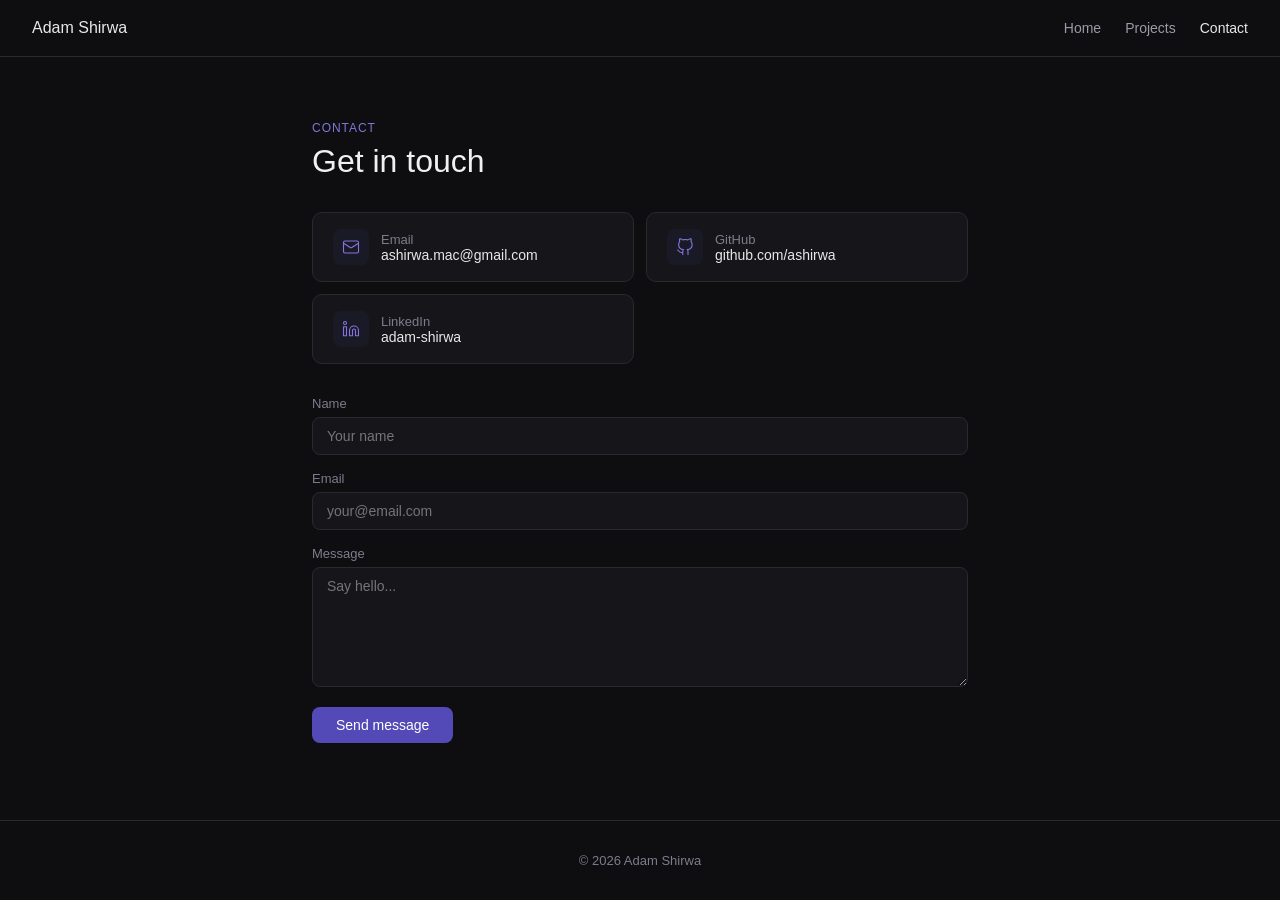
==== contact.html @ 7739e140 "Initial portfolio site" ====
<!DOCTYPE html>
<html lang="en">
<head>
  <meta charset="UTF-8">
  <meta name="viewport" content="width=device-width, initial-scale=1.0">
  <title>Contact — Adam Shirwa</title>
  <link rel="stylesheet" href="style.css">
</head>
<body>
  <nav>
    <a href="index.html" class="nav-logo">Adam Shirwa</a>
    <div class="nav-links">
      <a href="index.html">Home</a>
      <a href="projects.html">Projects</a>
      <a href="contact.html" class="active">Contact</a>
    </div>
  </nav>

  <main>
    <section>
      <p class="section-label">Contact</p>
      <h1 class="section-title" style="font-size:32px;">Get in touch</h1>

      <div class="contact-links">
        <a class="contact-link-card" href="mailto:ashirwa.mac@gmail.com">
          <div class="contact-icon">
            <svg width="18" height="18" viewBox="0 0 24 24" fill="none" stroke="#7f77dd" stroke-width="1.5" stroke-linecap="round" stroke-linejoin="round" aria-hidden="true"><rect x="2" y="4" width="20" height="16" rx="2"/><path d="m22 7-8.97 5.7a1.94 1.94 0 0 1-2.06 0L2 7"/></svg>
          </div>
          <div>
            <div class="contact-label">Email</div>
            <div class="contact-value">ashirwa.mac@gmail.com</div>
          </div>
        </a>
        <a class="contact-link-card" href="https://github.com/ashirwa" target="_blank" rel="noopener">
          <div class="contact-icon">
            <svg width="18" height="18" viewBox="0 0 24 24" fill="none" stroke="#7f77dd" stroke-width="1.5" stroke-linecap="round" stroke-linejoin="round" aria-hidden="true"><path d="M9 19c-5 1.5-5-2.5-7-3m14 6v-3.87a3.37 3.37 0 0 0-.94-2.61c3.14-.35 6.44-1.54 6.44-7A5.44 5.44 0 0 0 20 4.77 5.07 5.07 0 0 0 19.91 1S18.73.65 16 2.48a13.38 13.38 0 0 0-7 0C6.27.65 5.09 1 5.09 1A5.07 5.07 0 0 0 5 4.77a5.44 5.44 0 0 0-1.5 3.78c0 5.42 3.3 6.61 6.44 7A3.37 3.37 0 0 0 9 18.13V22"/></svg>
          </div>
          <div>
            <div class="contact-label">GitHub</div>
            <div class="contact-value">github.com/ashirwa</div>
          </div>
        </a>
        <a class="contact-link-card" href="https://www.linkedin.com/in/adam-shirwa-85202731b/" target="_blank" rel="noopener">
          <div class="contact-icon">
            <svg width="18" height="18" viewBox="0 0 24 24" fill="none" stroke="#7f77dd" stroke-width="1.5" stroke-linecap="round" stroke-linejoin="round" aria-hidden="true"><path d="M16 8a6 6 0 0 1 6 6v7h-4v-7a2 2 0 0 0-2-2 2 2 0 0 0-2 2v7h-4v-7a6 6 0 0 1 6-6z"/><rect x="2" y="9" width="4" height="12"/><circle cx="4" cy="4" r="2"/></svg>
          </div>
          <div>
            <div class="contact-label">LinkedIn</div>
            <div class="contact-value">adam-shirwa</div>
          </div>
        </a>
      </div>

      <form id="contact-form" onsubmit="handleSubmit(event)" style="margin-top:1.5rem;">
        <div class="form-group">
          <label for="cf-name">Name</label>
          <input type="text" id="cf-name" placeholder="Your name" required>
        </div>
        <div class="form-group">
          <label for="cf-email">Email</label>
          <input type="email" id="cf-email" placeholder="your@email.com" required>
        </div>
        <div class="form-group">
          <label for="cf-msg">Message</label>
          <textarea id="cf-msg" placeholder="Say hello..." required></textarea>
        </div>
        <button type="submit" class="form-submit">Send message</button>
        <p class="success-msg" id="success-msg">Message sent — I'll get back to you soon.</p>
      </form>
    </section>
  </main>

  <footer>
    <p>© 2026 Adam Shirwa</p>
  </footer>

  <script>
    function handleSubmit(e) {
      e.preventDefault();
      document.getElementById('success-msg').style.display = 'block';
      e.target.reset();
    }
  </script>
</body>
</html>
---- style.css ----
* { box-sizing: border-box; margin: 0; padding: 0; }

body {
  font-family: -apple-system, BlinkMacSystemFont, 'Segoe UI', sans-serif;
  background: #0e0e10;
  color: #e8e8ea;
  min-height: 100vh;
  display: flex;
  flex-direction: column;
}

nav {
  display: flex;
  justify-content: space-between;
  align-items: center;
  padding: 1.2rem 2rem;
  border-bottom: 0.5px solid #2a2a2e;
  position: sticky;
  top: 0;
  background: #0e0e10;
  z-index: 10;
}

.nav-logo {
  font-size: 16px;
  font-weight: 500;
  color: #e8e8ea;
  text-decoration: none;
}

.nav-links {
  display: flex;
  gap: 1.5rem;
}

.nav-links a {
  font-size: 14px;
  color: #9a9aa8;
  text-decoration: none;
  transition: color 0.2s;
}

.nav-links a:hover,
.nav-links a.active {
  color: #e8e8ea;
}

main {
  flex: 1;
  max-width: 720px;
  margin: 0 auto;
  width: 100%;
  padding: 0 2rem;
}

.hero {
  padding: 5rem 0;
}

.hero-label {
  font-size: 13px;
  color: #7c7c8e;
  letter-spacing: 0.06em;
  text-transform: uppercase;
  margin-bottom: 1rem;
}

.hero h1 {
  font-size: 42px;
  font-weight: 500;
  line-height: 1.15;
  color: #f0f0f2;
  margin-bottom: 1rem;
}

.hero h1 span {
  color: #7f77dd;
}

.hero-sub {
  font-size: 16px;
  color: #9a9aa8;
  line-height: 1.7;
  max-width: 560px;
}

.hero-btns {
  display: flex;
  gap: 12px;
  margin-top: 2rem;
}

.btn-primary {
  background: #534ab7;
  color: #fff;
  border: none;
  padding: 10px 22px;
  border-radius: 8px;
  font-size: 14px;
  cursor: pointer;
  text-decoration: none;
  display: inline-block;
  transition: background 0.2s;
}

.btn-primary:hover { background: #7f77dd; }

.btn-outline {
  background: transparent;
  color: #9a9aa8;
  border: 0.5px solid #3a3a42;
  padding: 10px 22px;
  border-radius: 8px;
  font-size: 14px;
  cursor: pointer;
  text-decoration: none;
  display: inline-block;
  transition: border-color 0.2s, color 0.2s;
}

.btn-outline:hover { border-color: #7f77dd; color: #e8e8ea; }

.divider {
  border: none;
  border-top: 0.5px solid #2a2a2e;
  margin: 0;
}

section {
  padding: 4rem 0;
}

.section-label {
  font-size: 12px;
  color: #7f77dd;
  text-transform: uppercase;
  letter-spacing: 0.08em;
  margin-bottom: 0.5rem;
}

.section-title {
  font-size: 24px;
  font-weight: 500;
  color: #f0f0f2;
  margin-bottom: 2rem;
}

.about-grid {
  display: grid;
  grid-template-columns: 60px 1fr;
  gap: 1.5rem;
  align-items: start;
}

.avatar {
  width: 60px;
  height: 60px;
  border-radius: 50%;
  background: #26215c;
  display: flex;
  align-items: center;
  justify-content: center;
  font-size: 18px;
  font-weight: 500;
  color: #afa9ec;
  flex-shrink: 0;
}

.about-text p {
  font-size: 16px;
  color: #9a9aa8;
  line-height: 1.7;
}

.about-text p + p { margin-top: 1rem; }

.badges { margin-top: 1rem; }

.badge {
  display: inline-block;
  font-size: 12px;
  background: #1a1a26;
  color: #afa9ec;
  border: 0.5px solid #3c3489;
  padding: 4px 10px;
  border-radius: 6px;
  margin: 0.25rem 0.25rem 0 0;
}

.project-card {
  background: #16161a;
  border: 0.5px solid #2a2a2e;
  border-radius: 12px;
  padding: 1.5rem;
  margin-bottom: 1rem;
  transition: border-color 0.2s;
}

.project-card:hover { border-color: #534ab7; }

.project-header {
  display: flex;
  justify-content: space-between;
  align-items: flex-start;
  margin-bottom: 0.75rem;
}

.project-name {
  font-size: 17px;
  font-weight: 500;
  color: #f0f0f2;
}

.project-tag {
  font-size: 11px;
  background: #1a1a26;
  color: #7f77dd;
  border: 0.5px solid #3c3489;
  padding: 3px 8px;
  border-radius: 4px;
  white-space: nowrap;
}

.project-desc {
  font-size: 14px;
  color: #9a9aa8;
  line-height: 1.6;
}

.project-placeholder {
  opacity: 0.45;
  border-style: dashed;
}

.contact-links {
  display: grid;
  grid-template-columns: 1fr 1fr;
  gap: 12px;
  margin-bottom: 2rem;
}

.contact-link-card {
  background: #16161a;
  border: 0.5px solid #2a2a2e;
  border-radius: 10px;
  padding: 1rem 1.25rem;
  display: flex;
  align-items: center;
  gap: 12px;
  text-decoration: none;
  transition: border-color 0.2s;
}

.contact-link-card:hover { border-color: #534ab7; }

.contact-icon {
  width: 36px;
  height: 36px;
  border-radius: 8px;
  background: #1a1a26;
  display: flex;
  align-items: center;
  justify-content: center;
  font-size: 18px;
  flex-shrink: 0;
}

.contact-label { font-size: 13px; color: #7c7c8e; }
.contact-value { font-size: 14px; color: #e8e8ea; font-weight: 500; }

.form-group { margin-bottom: 1rem; }

.form-group label {
  display: block;
  font-size: 13px;
  color: #7c7c8e;
  margin-bottom: 6px;
}

.form-group input,
.form-group textarea {
  width: 100%;
  background: #16161a;
  border: 0.5px solid #2a2a2e;
  border-radius: 8px;
  padding: 10px 14px;
  font-size: 14px;
  color: #e8e8ea;
  font-family: inherit;
  outline: none;
  transition: border-color 0.2s;
}

.form-group input:focus,
.form-group textarea:focus { border-color: #534ab7; }

.form-group textarea { resize: vertical; min-height: 120px; }

.form-submit {
  background: #534ab7;
  color: #fff;
  border: none;
  padding: 10px 24px;
  border-radius: 8px;
  font-size: 14px;
  cursor: pointer;
  font-family: inherit;
  transition: background 0.2s;
}

.form-submit:hover { background: #7f77dd; }

.success-msg {
  display: none;
  font-size: 14px;
  color: #5dcaa5;
  margin-top: 0.75rem;
}

footer {
  border-top: 0.5px solid #2a2a2e;
  text-align: center;
  padding: 2rem;
  font-size: 13px;
  color: #7c7c8e;
}

@media (max-width: 600px) {
  .hero h1 { font-size: 28px; }
  .contact-links { grid-template-columns: 1fr; }
  .about-grid { grid-template-columns: 1fr; }
}
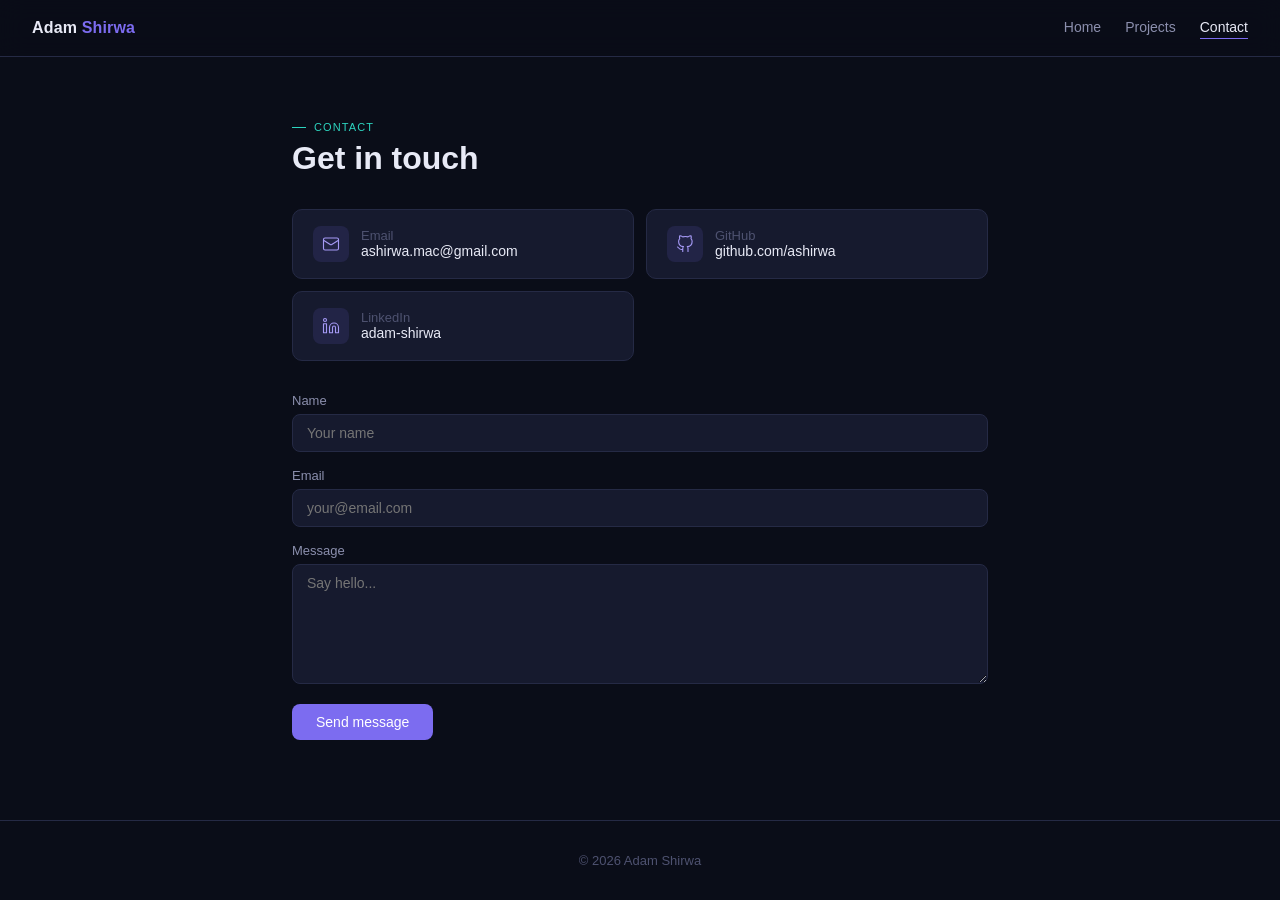
==== commit 1c5ec463: "Redesign site with color theme, animations, skills, timeline, and favicon" ====
--- a/contact.html
+++ b/contact.html
@@ -5,10 +5,11 @@
   <meta name="viewport" content="width=device-width, initial-scale=1.0">
   <title>Contact — Adam Shirwa</title>
   <link rel="stylesheet" href="style.css">
+  <link rel="icon" type="image/svg+xml" href="favicon.svg">
 </head>
 <body>
   <nav>
-    <a href="index.html" class="nav-logo">Adam Shirwa</a>
+    <a href="index.html" class="nav-logo">Adam <span>Shirwa</span></a>
     <div class="nav-links">
       <a href="index.html">Home</a>
       <a href="projects.html">Projects</a>
@@ -22,27 +23,27 @@
       <h1 class="section-title" style="font-size:32px;">Get in touch</h1>
 
       <div class="contact-links">
-        <a class="contact-link-card" href="mailto:ashirwa.mac@gmail.com">
+        <a class="contact-link-card fade-in" href="mailto:ashirwa.mac@gmail.com">
           <div class="contact-icon">
-            <svg width="18" height="18" viewBox="0 0 24 24" fill="none" stroke="#7f77dd" stroke-width="1.5" stroke-linecap="round" stroke-linejoin="round" aria-hidden="true"><rect x="2" y="4" width="20" height="16" rx="2"/><path d="m22 7-8.97 5.7a1.94 1.94 0 0 1-2.06 0L2 7"/></svg>
+            <svg width="18" height="18" viewBox="0 0 24 24" fill="none" stroke="var(--accent-light)" stroke-width="1.5" stroke-linecap="round" stroke-linejoin="round" aria-hidden="true"><rect x="2" y="4" width="20" height="16" rx="2"/><path d="m22 7-8.97 5.7a1.94 1.94 0 0 1-2.06 0L2 7"/></svg>
           </div>
           <div>
             <div class="contact-label">Email</div>
             <div class="contact-value">ashirwa.mac@gmail.com</div>
           </div>
         </a>
-        <a class="contact-link-card" href="https://github.com/ashirwa" target="_blank" rel="noopener">
+        <a class="contact-link-card fade-in" href="https://github.com/ashirwa" target="_blank" rel="noopener">
           <div class="contact-icon">
-            <svg width="18" height="18" viewBox="0 0 24 24" fill="none" stroke="#7f77dd" stroke-width="1.5" stroke-linecap="round" stroke-linejoin="round" aria-hidden="true"><path d="M9 19c-5 1.5-5-2.5-7-3m14 6v-3.87a3.37 3.37 0 0 0-.94-2.61c3.14-.35 6.44-1.54 6.44-7A5.44 5.44 0 0 0 20 4.77 5.07 5.07 0 0 0 19.91 1S18.73.65 16 2.48a13.38 13.38 0 0 0-7 0C6.27.65 5.09 1 5.09 1A5.07 5.07 0 0 0 5 4.77a5.44 5.44 0 0 0-1.5 3.78c0 5.42 3.3 6.61 6.44 7A3.37 3.37 0 0 0 9 18.13V22"/></svg>
+            <svg width="18" height="18" viewBox="0 0 24 24" fill="none" stroke="var(--accent-light)" stroke-width="1.5" stroke-linecap="round" stroke-linejoin="round" aria-hidden="true"><path d="M9 19c-5 1.5-5-2.5-7-3m14 6v-3.87a3.37 3.37 0 0 0-.94-2.61c3.14-.35 6.44-1.54 6.44-7A5.44 5.44 0 0 0 20 4.77 5.07 5.07 0 0 0 19.91 1S18.73.65 16 2.48a13.38 13.38 0 0 0-7 0C6.27.65 5.09 1 5.09 1A5.07 5.07 0 0 0 5 4.77a5.44 5.44 0 0 0-1.5 3.78c0 5.42 3.3 6.61 6.44 7A3.37 3.37 0 0 0 9 18.13V22"/></svg>
           </div>
           <div>
             <div class="contact-label">GitHub</div>
             <div class="contact-value">github.com/ashirwa</div>
           </div>
         </a>
-        <a class="contact-link-card" href="https://www.linkedin.com/in/adam-shirwa-85202731b/" target="_blank" rel="noopener">
+        <a class="contact-link-card fade-in" href="https://www.linkedin.com/in/adam-shirwa-85202731b/" target="_blank" rel="noopener">
           <div class="contact-icon">
-            <svg width="18" height="18" viewBox="0 0 24 24" fill="none" stroke="#7f77dd" stroke-width="1.5" stroke-linecap="round" stroke-linejoin="round" aria-hidden="true"><path d="M16 8a6 6 0 0 1 6 6v7h-4v-7a2 2 0 0 0-2-2 2 2 0 0 0-2 2v7h-4v-7a6 6 0 0 1 6-6z"/><rect x="2" y="9" width="4" height="12"/><circle cx="4" cy="4" r="2"/></svg>
+            <svg width="18" height="18" viewBox="0 0 24 24" fill="none" stroke="var(--accent-light)" stroke-width="1.5" stroke-linecap="round" stroke-linejoin="round" aria-hidden="true"><path d="M16 8a6 6 0 0 1 6 6v7h-4v-7a2 2 0 0 0-2-2 2 2 0 0 0-2 2v7h-4v-7a6 6 0 0 1 6-6z"/><rect x="2" y="9" width="4" height="12"/><circle cx="4" cy="4" r="2"/></svg>
           </div>
           <div>
             <div class="contact-label">LinkedIn</div>
@@ -51,7 +52,7 @@
         </a>
       </div>
 
-      <form id="contact-form" onsubmit="handleSubmit(event)" style="margin-top:1.5rem;">
+      <form id="contact-form" onsubmit="handleSubmit(event)" class="fade-in" style="margin-top:1.5rem;">
         <div class="form-group">
           <label for="cf-name">Name</label>
           <input type="text" id="cf-name" placeholder="Your name" required>
@@ -80,6 +81,11 @@
       document.getElementById('success-msg').style.display = 'block';
       e.target.reset();
     }
+
+    const observer = new IntersectionObserver(entries => {
+      entries.forEach(e => { if (e.isIntersecting) { e.target.classList.add('visible'); observer.unobserve(e.target); } });
+    }, { threshold: 0.1 });
+    document.querySelectorAll('.fade-in').forEach(el => observer.observe(el));
   </script>
 </body>
 </html>
--- a/style.css
+++ b/style.css
@@ -1,9 +1,25 @@
+:root {
+  --bg: #0a0d18;
+  --surface: #111425;
+  --card: #161a2e;
+  --border: #252a45;
+  --border-hover: #4a4f7a;
+  --accent: #7c6cf0;
+  --accent-light: #a599f5;
+  --teal: #2dd4bf;
+  --text-primary: #e8eaf6;
+  --text-secondary: #8b8fad;
+  --text-muted: #4e5270;
+}
+
 * { box-sizing: border-box; margin: 0; padding: 0; }
+
+html { scroll-behavior: smooth; }
 
 body {
   font-family: -apple-system, BlinkMacSystemFont, 'Segoe UI', sans-serif;
-  background: #0e0e10;
-  color: #e8e8ea;
+  background: var(--bg);
+  color: var(--text-primary);
   min-height: 100vh;
   display: flex;
   flex-direction: column;
@@ -14,74 +30,122 @@
   justify-content: space-between;
   align-items: center;
   padding: 1.2rem 2rem;
-  border-bottom: 0.5px solid #2a2a2e;
+  border-bottom: 0.5px solid var(--border);
   position: sticky;
   top: 0;
-  background: #0e0e10;
+  background: rgba(10, 13, 24, 0.92);
+  backdrop-filter: blur(12px);
   z-index: 10;
 }
 
 .nav-logo {
   font-size: 16px;
-  font-weight: 500;
-  color: #e8e8ea;
+  font-weight: 600;
+  color: var(--text-primary);
   text-decoration: none;
-}
-
-.nav-links {
-  display: flex;
-  gap: 1.5rem;
-}
+  letter-spacing: 0.01em;
+}
+
+.nav-logo span { color: var(--accent); }
+
+.nav-links { display: flex; gap: 1.5rem; }
 
 .nav-links a {
   font-size: 14px;
-  color: #9a9aa8;
+  color: var(--text-secondary);
   text-decoration: none;
   transition: color 0.2s;
-}
-
-.nav-links a:hover,
-.nav-links a.active {
-  color: #e8e8ea;
-}
+  position: relative;
+  padding-bottom: 2px;
+}
+
+.nav-links a::after {
+  content: '';
+  position: absolute;
+  bottom: -2px;
+  left: 0;
+  width: 0;
+  height: 1.5px;
+  background: var(--accent);
+  transition: width 0.2s;
+}
+
+.nav-links a:hover { color: var(--text-primary); }
+.nav-links a:hover::after,
+.nav-links a.active::after { width: 100%; }
+.nav-links a.active { color: var(--text-primary); }
 
 main {
   flex: 1;
-  max-width: 720px;
+  max-width: 760px;
   margin: 0 auto;
   width: 100%;
   padding: 0 2rem;
 }
 
 .hero {
-  padding: 5rem 0;
-}
+  padding: 5rem 0 4rem;
+  display: grid;
+  grid-template-columns: 1fr auto;
+  gap: 2.5rem;
+  align-items: center;
+}
+
+.hero-content { min-width: 0; }
 
 .hero-label {
-  font-size: 13px;
-  color: #7c7c8e;
-  letter-spacing: 0.06em;
+  font-size: 12px;
+  color: var(--teal);
+  letter-spacing: 0.1em;
   text-transform: uppercase;
   margin-bottom: 1rem;
+  display: flex;
+  align-items: center;
+  gap: 8px;
+}
+
+.hero-label::before {
+  content: '';
+  display: inline-block;
+  width: 20px;
+  height: 1.5px;
+  background: var(--teal);
 }
 
 .hero h1 {
-  font-size: 42px;
-  font-weight: 500;
+  font-size: 40px;
+  font-weight: 600;
   line-height: 1.15;
-  color: #f0f0f2;
-  margin-bottom: 1rem;
-}
-
-.hero h1 span {
-  color: #7f77dd;
-}
+  color: var(--text-primary);
+  margin-bottom: 0.5rem;
+}
+
+.hero h1 .name { color: var(--accent-light); }
+
+.hero-role {
+  font-size: 18px;
+  font-weight: 400;
+  color: var(--teal);
+  min-height: 28px;
+  margin-bottom: 1.25rem;
+}
+
+.cursor {
+  display: inline-block;
+  width: 2px;
+  height: 1.1em;
+  background: var(--teal);
+  vertical-align: text-bottom;
+  animation: blink 0.9s step-end infinite;
+}
+
+@keyframes blink { 0%,100% { opacity: 1; } 50% { opacity: 0; } }
 
 .hero-sub {
-  font-size: 16px;
-  color: #9a9aa8;
-  line-height: 1.7;
-  max-width: 560px;
+  font-size: 15px;
+  color: var(--text-secondary);
+  line-height: 1.75;
+  max-width: 500px;
 }
 
 .hero-btns {
@@ -90,8 +154,32 @@
   margin-top: 2rem;
 }
 
+.hero-photo {
+  width: 150px;
+  height: 150px;
+  border-radius: 50%;
+  object-fit: cover;
+  border: 2px solid var(--accent);
+  flex-shrink: 0;
+}
+
+.hero-photo-placeholder {
+  width: 150px;
+  height: 150px;
+  border-radius: 50%;
+  background: var(--card);
+  border: 2px solid var(--accent);
+  display: flex;
+  align-items: center;
+  justify-content: center;
+  font-size: 36px;
+  font-weight: 600;
+  color: var(--accent-light);
+  flex-shrink: 0;
+}
+
 .btn-primary {
-  background: #534ab7;
+  background: var(--accent);
   color: #fff;
   border: none;
   padding: 10px 22px;
@@ -100,103 +188,180 @@
   cursor: pointer;
   text-decoration: none;
   display: inline-block;
-  transition: background 0.2s;
-}
-
-.btn-primary:hover { background: #7f77dd; }
+  transition: background 0.2s, transform 0.15s;
+}
+
+.btn-primary:hover { background: var(--accent-light); transform: translateY(-1px); }
 
 .btn-outline {
   background: transparent;
-  color: #9a9aa8;
-  border: 0.5px solid #3a3a42;
+  color: var(--text-secondary);
+  border: 0.5px solid var(--border-hover);
   padding: 10px 22px;
   border-radius: 8px;
   font-size: 14px;
   cursor: pointer;
   text-decoration: none;
   display: inline-block;
-  transition: border-color 0.2s, color 0.2s;
-}
-
-.btn-outline:hover { border-color: #7f77dd; color: #e8e8ea; }
+  transition: border-color 0.2s, color 0.2s, transform 0.15s;
+}
+
+.btn-outline:hover { border-color: var(--accent); color: var(--text-primary); transform: translateY(-1px); }
 
 .divider {
   border: none;
-  border-top: 0.5px solid #2a2a2e;
+  border-top: 0.5px solid var(--border);
   margin: 0;
 }
 
-section {
-  padding: 4rem 0;
-}
+section { padding: 4rem 0; }
 
 .section-label {
-  font-size: 12px;
-  color: #7f77dd;
+  font-size: 11px;
+  color: var(--teal);
   text-transform: uppercase;
-  letter-spacing: 0.08em;
-  margin-bottom: 0.5rem;
+  letter-spacing: 0.1em;
+  margin-bottom: 0.4rem;
+  display: flex;
+  align-items: center;
+  gap: 8px;
+}
+
+.section-label::before {
+  content: '';
+  display: inline-block;
+  width: 14px;
+  height: 1.5px;
+  background: var(--teal);
 }
 
 .section-title {
-  font-size: 24px;
-  font-weight: 500;
-  color: #f0f0f2;
+  font-size: 26px;
+  font-weight: 600;
+  color: var(--text-primary);
   margin-bottom: 2rem;
 }
 
-.about-grid {
-  display: grid;
-  grid-template-columns: 60px 1fr;
-  gap: 1.5rem;
-  align-items: start;
-}
-
-.avatar {
-  width: 60px;
-  height: 60px;
-  border-radius: 50%;
-  background: #26215c;
-  display: flex;
-  align-items: center;
-  justify-content: center;
-  font-size: 18px;
-  font-weight: 500;
-  color: #afa9ec;
-  flex-shrink: 0;
-}
-
 .about-text p {
-  font-size: 16px;
-  color: #9a9aa8;
-  line-height: 1.7;
+  font-size: 15px;
+  color: var(--text-secondary);
+  line-height: 1.8;
 }
 
 .about-text p + p { margin-top: 1rem; }
 
-.badges { margin-top: 1rem; }
+.badges { margin-top: 1.25rem; }
 
 .badge {
   display: inline-block;
   font-size: 12px;
-  background: #1a1a26;
-  color: #afa9ec;
-  border: 0.5px solid #3c3489;
+  background: rgba(124, 108, 240, 0.12);
+  color: var(--accent-light);
+  border: 0.5px solid rgba(124, 108, 240, 0.35);
   padding: 4px 10px;
   border-radius: 6px;
   margin: 0.25rem 0.25rem 0 0;
 }
 
+.skills-grid {
+  display: grid;
+  grid-template-columns: repeat(auto-fill, minmax(140px, 1fr));
+  gap: 10px;
+  margin-top: 0;
+}
+
+.skill-card {
+  background: var(--card);
+  border: 0.5px solid var(--border);
+  border-radius: 10px;
+  padding: 0.9rem 1rem;
+  display: flex;
+  align-items: center;
+  gap: 10px;
+  transition: border-color 0.2s, transform 0.2s;
+}
+
+.skill-card:hover { border-color: var(--accent); transform: translateY(-2px); }
+
+.skill-dot {
+  width: 8px;
+  height: 8px;
+  border-radius: 50%;
+  flex-shrink: 0;
+}
+
+.skill-dot.purple { background: var(--accent); }
+.skill-dot.teal { background: var(--teal); }
+.skill-dot.blue { background: #60a5fa; }
+.skill-dot.amber { background: #fbbf24; }
+
+.skill-name { font-size: 13px; color: var(--text-primary); font-weight: 500; }
+
+.timeline { position: relative; padding-left: 1.5rem; }
+
+.timeline::before {
+  content: '';
+  position: absolute;
+  left: 0;
+  top: 6px;
+  bottom: 6px;
+  width: 1.5px;
+  background: var(--border);
+}
+
+.timeline-item {
+  position: relative;
+  padding-bottom: 2rem;
+}
+
+.timeline-item:last-child { padding-bottom: 0; }
+
+.timeline-item::before {
+  content: '';
+  position: absolute;
+  left: -1.5rem;
+  top: 6px;
+  width: 9px;
+  height: 9px;
+  border-radius: 50%;
+  background: var(--accent);
+  border: 2px solid var(--bg);
+  transform: translateX(-4px);
+}
+
+.timeline-date {
+  font-size: 12px;
+  color: var(--teal);
+  letter-spacing: 0.04em;
+  margin-bottom: 0.2rem;
+}
+
+.timeline-title {
+  font-size: 15px;
+  font-weight: 600;
+  color: var(--text-primary);
+  margin-bottom: 0.15rem;
+}
+
+.timeline-sub {
+  font-size: 13px;
+  color: var(--text-secondary);
+}
+
 .project-card {
-  background: #16161a;
-  border: 0.5px solid #2a2a2e;
+  background: var(--card);
+  border: 0.5px solid var(--border);
   border-radius: 12px;
   padding: 1.5rem;
   margin-bottom: 1rem;
-  transition: border-color 0.2s;
-}
-
-.project-card:hover { border-color: #534ab7; }
+  transition: border-color 0.25s, box-shadow 0.25s, transform 0.2s;
+}
+
+.project-card:hover {
+  border-color: var(--accent);
+  box-shadow: 0 0 24px rgba(124, 108, 240, 0.12);
+  transform: translateY(-2px);
+}
 
 .project-header {
   display: flex;
@@ -207,15 +372,15 @@
 
 .project-name {
   font-size: 17px;
-  font-weight: 500;
-  color: #f0f0f2;
+  font-weight: 600;
+  color: var(--text-primary);
 }
 
 .project-tag {
   font-size: 11px;
-  background: #1a1a26;
-  color: #7f77dd;
-  border: 0.5px solid #3c3489;
+  background: rgba(45, 212, 191, 0.1);
+  color: var(--teal);
+  border: 0.5px solid rgba(45, 212, 191, 0.3);
   padding: 3px 8px;
   border-radius: 4px;
   white-space: nowrap;
@@ -223,14 +388,40 @@
 
 .project-desc {
   font-size: 14px;
-  color: #9a9aa8;
+  color: var(--text-secondary);
+  line-height: 1.65;
+}
+
+.project-placeholder { opacity: 0.4; border-style: dashed; }
+.project-placeholder:hover { transform: none; box-shadow: none; border-color: var(--border); }
+
+.project-bullets {
+  margin: 0.75rem 0 0 1.1rem;
+  display: flex;
+  flex-direction: column;
+  gap: 0.4rem;
+}
+
+.project-bullets li {
+  font-size: 14px;
+  color: var(--text-secondary);
   line-height: 1.6;
 }
 
-.project-placeholder {
-  opacity: 0.45;
-  border-style: dashed;
-}
+.project-tools { margin-top: 1rem; }
+
+.project-link {
+  display: inline-flex;
+  align-items: center;
+  gap: 6px;
+  margin-top: 1rem;
+  font-size: 13px;
+  color: var(--accent-light);
+  text-decoration: none;
+  transition: color 0.2s;
+}
+
+.project-link:hover { color: var(--teal); }
 
 .contact-links {
   display: grid;
@@ -240,24 +431,27 @@
 }
 
 .contact-link-card {
-  background: #16161a;
-  border: 0.5px solid #2a2a2e;
+  background: var(--card);
+  border: 0.5px solid var(--border);
   border-radius: 10px;
   padding: 1rem 1.25rem;
   display: flex;
   align-items: center;
   gap: 12px;
   text-decoration: none;
-  transition: border-color 0.2s;
-}
-
-.contact-link-card:hover { border-color: #534ab7; }
+  transition: border-color 0.2s, box-shadow 0.2s;
+}
+
+.contact-link-card:hover {
+  border-color: var(--accent);
+  box-shadow: 0 0 16px rgba(124, 108, 240, 0.1);
+}
 
 .contact-icon {
   width: 36px;
   height: 36px;
   border-radius: 8px;
-  background: #1a1a26;
+  background: rgba(124, 108, 240, 0.12);
   display: flex;
   align-items: center;
   justify-content: center;
@@ -265,39 +459,39 @@
   flex-shrink: 0;
 }
 
-.contact-label { font-size: 13px; color: #7c7c8e; }
-.contact-value { font-size: 14px; color: #e8e8ea; font-weight: 500; }
+.contact-label { font-size: 13px; color: var(--text-muted); }
+.contact-value { font-size: 14px; color: var(--text-primary); font-weight: 500; }
 
 .form-group { margin-bottom: 1rem; }
 
 .form-group label {
   display: block;
   font-size: 13px;
-  color: #7c7c8e;
+  color: var(--text-secondary);
   margin-bottom: 6px;
 }
 
 .form-group input,
 .form-group textarea {
   width: 100%;
-  background: #16161a;
-  border: 0.5px solid #2a2a2e;
+  background: var(--card);
+  border: 0.5px solid var(--border);
   border-radius: 8px;
   padding: 10px 14px;
   font-size: 14px;
-  color: #e8e8ea;
+  color: var(--text-primary);
   font-family: inherit;
   outline: none;
   transition: border-color 0.2s;
 }
 
 .form-group input:focus,
-.form-group textarea:focus { border-color: #534ab7; }
+.form-group textarea:focus { border-color: var(--accent); }
 
 .form-group textarea { resize: vertical; min-height: 120px; }
 
 .form-submit {
-  background: #534ab7;
+  background: var(--accent);
   color: #fff;
   border: none;
   padding: 10px 24px;
@@ -308,25 +502,38 @@
   transition: background 0.2s;
 }
 
-.form-submit:hover { background: #7f77dd; }
+.form-submit:hover { background: var(--accent-light); }
 
 .success-msg {
   display: none;
   font-size: 14px;
-  color: #5dcaa5;
+  color: var(--teal);
   margin-top: 0.75rem;
 }
 
 footer {
-  border-top: 0.5px solid #2a2a2e;
+  border-top: 0.5px solid var(--border);
   text-align: center;
   padding: 2rem;
   font-size: 13px;
-  color: #7c7c8e;
+  color: var(--text-muted);
+}
+
+.fade-in {
+  opacity: 0;
+  transform: translateY(22px);
+  transition: opacity 0.55s ease, transform 0.55s ease;
+}
+
+.fade-in.visible {
+  opacity: 1;
+  transform: translateY(0);
 }
 
 @media (max-width: 600px) {
+  .hero { grid-template-columns: 1fr; }
+  .hero-photo, .hero-photo-placeholder { width: 100px; height: 100px; font-size: 26px; justify-self: start; order: -1; }
   .hero h1 { font-size: 28px; }
   .contact-links { grid-template-columns: 1fr; }
-  .about-grid { grid-template-columns: 1fr; }
-}
+  .skills-grid { grid-template-columns: repeat(auto-fill, minmax(120px, 1fr)); }
+}
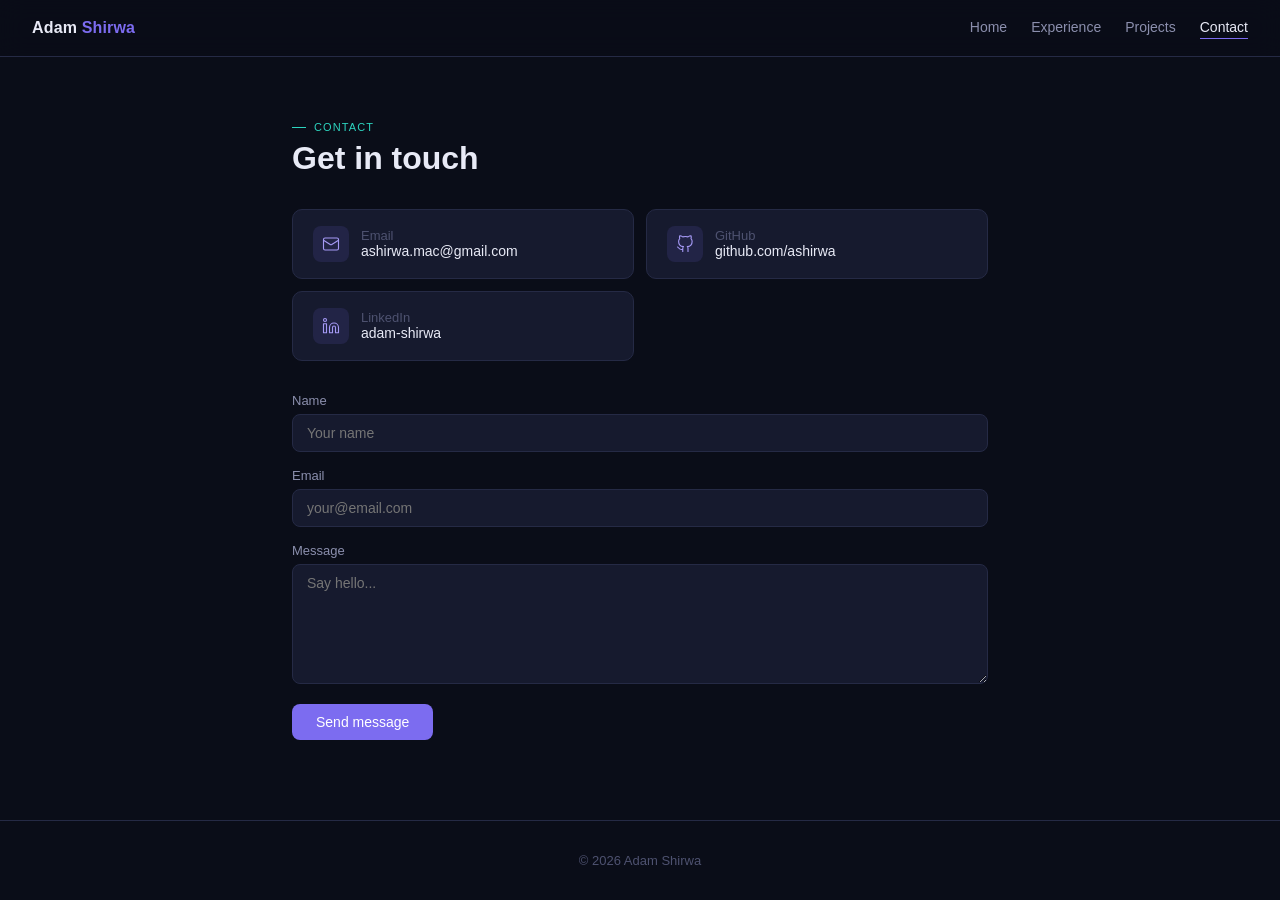
==== commit 1160e504: "Add work experience, Epic goal page, and update nav Co-Authored-By: Claude Sonnet 4.6 <noreply@anthr" ====
--- a/contact.html
+++ b/contact.html
@@ -12,6 +12,7 @@
     <a href="index.html" class="nav-logo">Adam <span>Shirwa</span></a>
     <div class="nav-links">
       <a href="index.html">Home</a>
+      <a href="work.html">Experience</a>
       <a href="projects.html">Projects</a>
       <a href="contact.html" class="active">Contact</a>
     </div>
--- a/style.css
+++ b/style.css
@@ -155,27 +155,29 @@
 }
 
 .hero-photo {
-  width: 150px;
-  height: 150px;
+  width: 88px;
+  height: 88px;
   border-radius: 50%;
   object-fit: cover;
   border: 2px solid var(--accent);
   flex-shrink: 0;
+  align-self: center;
 }
 
 .hero-photo-placeholder {
-  width: 150px;
-  height: 150px;
+  width: 88px;
+  height: 88px;
   border-radius: 50%;
   background: var(--card);
   border: 2px solid var(--accent);
   display: flex;
   align-items: center;
   justify-content: center;
-  font-size: 36px;
+  font-size: 24px;
   font-weight: 600;
   color: var(--accent-light);
   flex-shrink: 0;
+  align-self: center;
 }
 
 .btn-primary {
@@ -284,10 +286,14 @@
 .skill-card:hover { border-color: var(--accent); transform: translateY(-2px); }
 
 .skill-dot {
-  width: 8px;
-  height: 8px;
+  width: 10px;
+  height: 10px;
+  min-width: 10px;
+  min-height: 10px;
   border-radius: 50%;
   flex-shrink: 0;
+  align-self: center;
+  display: block;
 }
 
 .skill-dot.purple { background: var(--accent); }
@@ -532,7 +538,7 @@
 
 @media (max-width: 600px) {
   .hero { grid-template-columns: 1fr; }
-  .hero-photo, .hero-photo-placeholder { width: 100px; height: 100px; font-size: 26px; justify-self: start; order: -1; }
+  .hero-photo, .hero-photo-placeholder { width: 72px; height: 72px; font-size: 22px; justify-self: start; order: -1; }
   .hero h1 { font-size: 28px; }
   .contact-links { grid-template-columns: 1fr; }
   .skills-grid { grid-template-columns: repeat(auto-fill, minmax(120px, 1fr)); }
